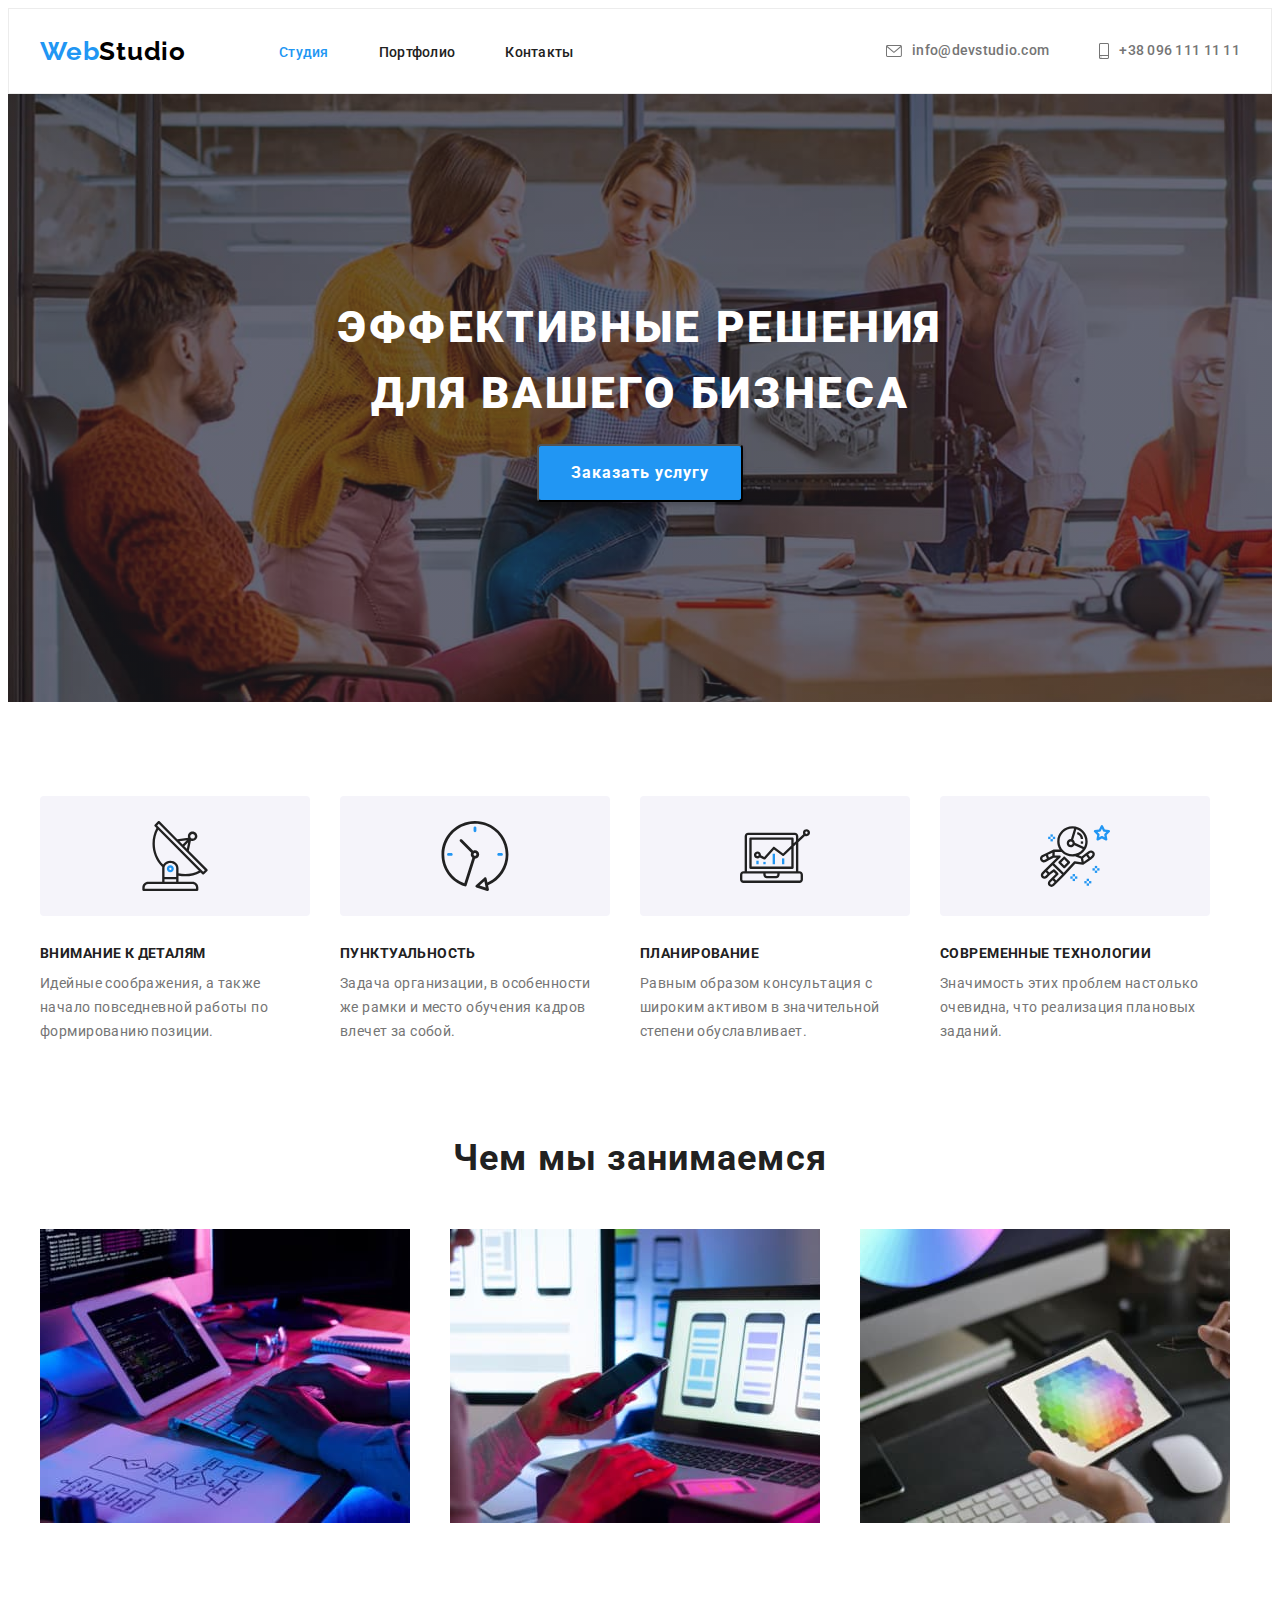
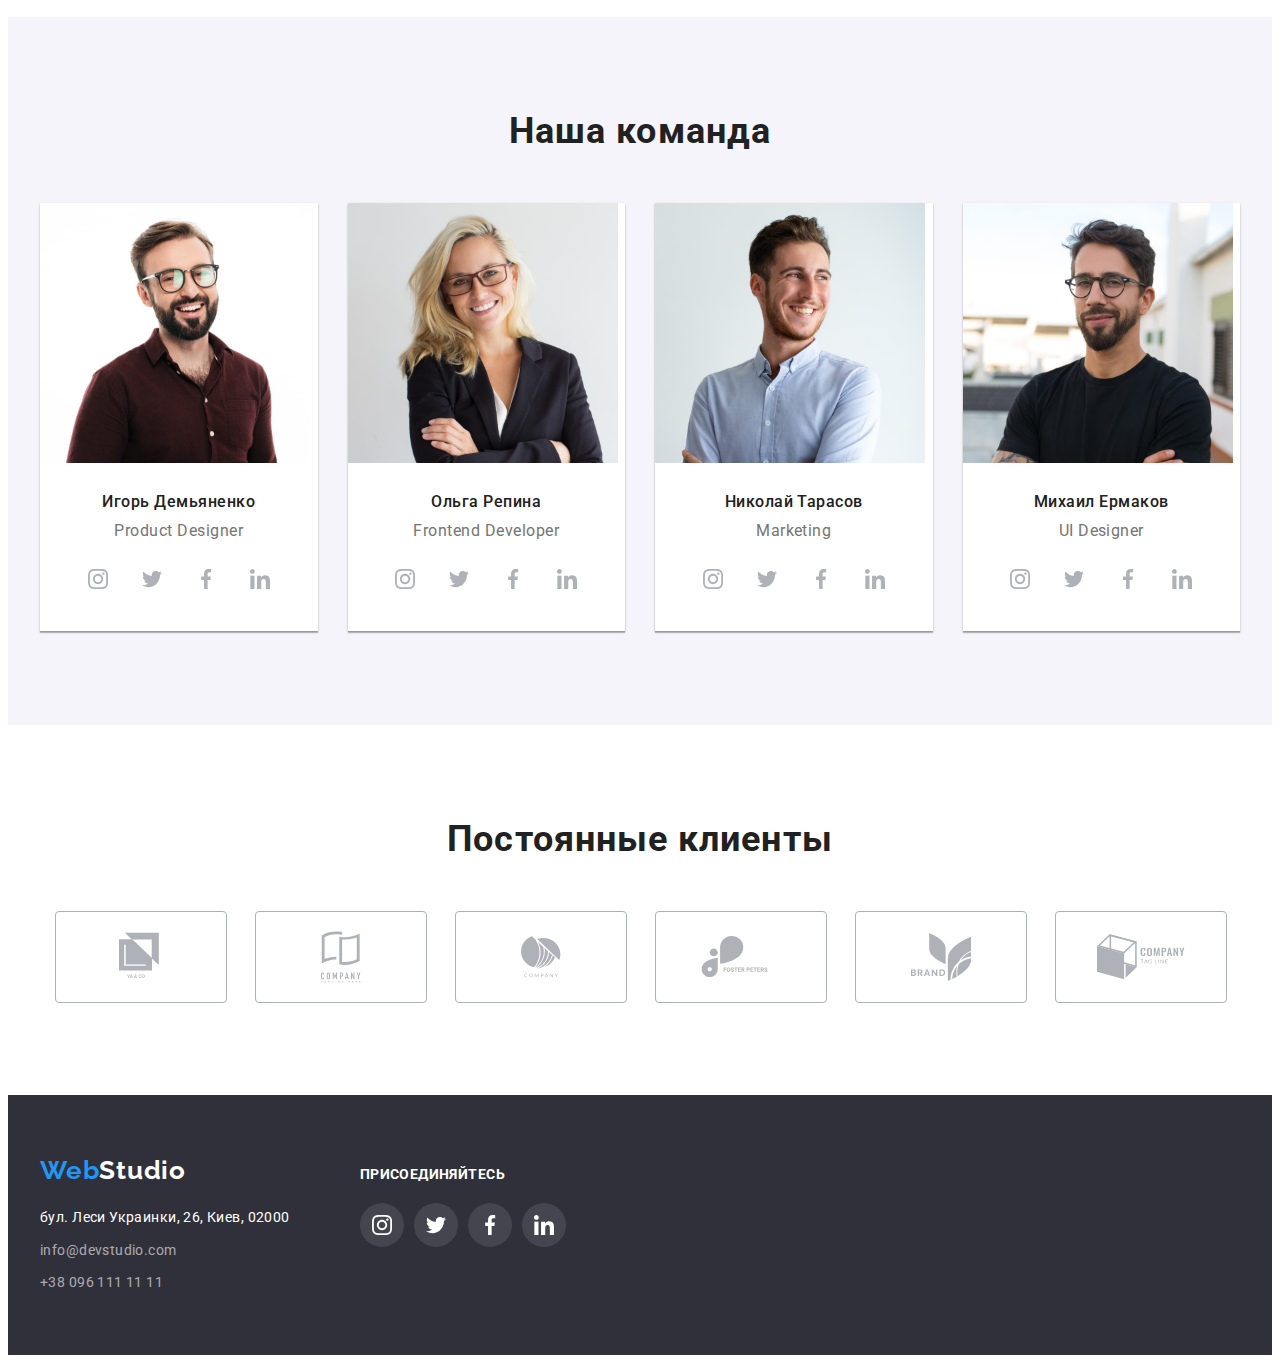
==== index.html @ 2f3a3f7e "after item" ====
<!DOCTYPE html>
<html lang="ru">
<head>
    <meta charset="UTF-8">
    <meta http-equiv="X-UA-Compatible" content="IE=edge">
    <meta name="viewport" content="width=device-width, initial-scale=1.0">
    <title>WebStudio</title>
    <link rel="preconnect" href="https://fonts.gstatic.com">
    <link href="https://fonts.googleapis.com/css2?family=Raleway:wght@700&family=Roboto:wght@400;500;700;900&display=swap"
        rel="stylesheet">
    <link rel="stylesheet" href="https://cdnjs.cloudflare.com/ajax/libs/modern-normalize/1.0.0/modern-normalize.min.css"
        integrity="sha512-ISS7cAi1PEhQ8jnbJpJZMd29NlhNj4AWYyLOSp2CE/CsHxTCu+r+t0D2yoJudVrd0/8fTVPUVDzY5Tvli75u/g=="
        crossorigin="anonymous" />
    <link rel="stylesheet" href="https://cdnjs.cloudflare.com/ajax/libs/animate.css/4.1.1/animate.min.css" />
    <link rel="stylesheet" href="./css/styles.css">
</head>
<body>
    <!--header-->
    <header class="main-header">
        <div class="container">
            <nav class="navigation">
                <a class="link logo" href="index.html" lang="en">
                    Web<span lang="en" class="logo-black">Studio</span>
                </a>
                <ul class="list navigation-list">
                    <li class="navigation-list-item">
                        <a class="link navigation-link" href="index.html">
                            <span class="active">Студия</span> 
                        </a>
                    </li>
                    <li class="navigation-list-item">
                        <a class="link navigation-link" href="portfolio.html">
                            Портфолио
                        </a>
                    </li>
                    <li class="navigation-list-item">
                        <a class="link navigation-link" href="">
                            Контакты
                        </a>
                    </li>
                </ul>
            </nav>
            <ul class="list address-head-list">
                <li class="address-list-head-item">
                <a class="link contact-link tel-mail-link" href="mailto:info@devstudio.com">
                    <svg class="contact-icon" width="16" height="12">
                        <use href="./images/sprite.svg#mail"></use>
                    </svg>info@devstudio.com</a>
                </li>
                <li class="address-list-head-item">
                <a class="link contact-link tel-mail-link" href="tel:+380961111111">
                    <svg class="contact-icon" width="10" height="16">
                        <use href="./images/sprite.svg#smartphone"></use>
                    </svg>+38 096 111 11 11</a>
                </li>
            </ul>
        </div>
    </header>
    <main class="main-ind">
        <!--Hero section-->
        <section class="hero-section">
            <div class="container">
                <h1 class="hero-head">
                    Эффективные решения для вашего бизнеса
                </h1>
                <button class="modal-btn" type="button">Заказать услугу</button>
            </div>
        </section>
        <!--about section-->
        <section class="about">
            <div class="container">
                <ul class="list benefits-list">
                    <li class="benefits-item"> 
                            <div class="about-icon">
                                <svg width="70px" height="70px">
                                    <use href="./images/sprite.svg#antenna"></use>
                                </svg>
                            </div>
                        <h3 class="title-benefit">Внимание к деталям</h3>
                        <p class="benefits-about">Идейные соображения, а также начало повседневной работы по формированию позиции.</p>
                    </li>
                    <li class="benefits-item">
                        <div class="about-icon">
                            <svg width="70px" height="70px">
                                <use href="./images/sprite.svg#clock"></use>
                            </svg>
                        </div>
                        <h3 class="title-benefit">Пунктуальность</h3>
                        <p class="benefits-about">Задача организации, в особенности же рамки и место обучения кадров влечет за собой.</p>
                    </li>
                    <li class="benefits-item">
                        <div class="about-icon">
                            <svg width="70px" height="70px">
                                <use href="./images/sprite.svg#diagram"></use>
                            </svg>
                        </div>
                        <h3 class="title-benefit">Планирование</h3>
                        <p class="benefits-about">Равным образом консультация с широким активом в значительной степени обуславливает.</p>
                    </li>
                    <li class="benefits-item">
                        <div class="about-icon">
                            <svg width="70px" height="70px">
                                <use href="./images/sprite.svg#astronaut"></use>
                            </svg>
                        </div>
                        <h3 class="title-benefit">Современные технологии</h3>
                        <p class="benefits-about">Значимость этих проблем настолько очевидна, что реализация плановых заданий.</p>
                    </li>
                </ul>
            </div>
        </section>
        <!--what we do section-->
        <section class="we-do-section">
            <div class="container">
                <h2 class="title">Чем мы занимаемся</h2>
                <ul class="list we-do-list">
                    <li class="we-do-list-item">
                        <img class="img-wht-we-do" src="./images/what-we-do/box-1.jpg" alt="програмист работает за компьютером" width="370" height="294">
                    </li>
                    <li class="we-do-list-item">
                        <img class="img-wht-we-do" src="./images/what-we-do/box-2.jpg" alt="веб дизайнер разрабатывает приложение для смартфона" width="370"
                            height="294">
                    </li>
                    <li class="we-do-list-item">
                        <img class="img-wht-we-do" src="./images/what-we-do/box-3.jpg" alt="креативный дизайнер с работающим планшетом для выбора цвета"
                            width="370" height="294">
                    </li>
                </ul>
            </div>
        </section>
        <!--our team section-->
        <section class="our-team-section">
            <div class="container">
                <h2 class="title">Наша команда</h2>
                <ul class="list our-team-list">
                    <li class="our-team-list-item">
                        <img class="our-team-img" src="./images/our-team/igor.jpg" alt="мужчина в очках и с бородой в бордовой рубашке" width="270"
                            height="260">
                            <div class="our-team-card-format">
                                <h3 class="our-team-name">Игорь Демьяненко</h3>
                                <p class="our-team-duty" lang="en">Product Designer</p>
                                                             <ul class="social-list list">
                                <li class="social-list-item">
                                    <a href="" class="social-list-link">
                                        <svg class="social-list-icon" width="20px" height="20px">
                                            <use href="./images/sprite.svg#instagram"></use>
                                        </svg>
                                    </a>
                                </li>
                                <li class="social-list-item">
                                    <a href="" class="social-list-link">
                                        <svg class="social-list-icon" width="20px" height="20px">
                                            <use href="./images/sprite.svg#twitter"></use>
                                        </svg>
                                    </a>
                                </li>
                                <li class="social-list-item">
                                    <a href="" class="social-list-link">
                                        <svg class="social-list-icon" width="20px" height="20px">
                                            <use href="./images/sprite.svg#facebook"></use>
                                        </svg>
                                    </a>
                                </li>
                                <li class="social-list-item">
                                    <a href="" class="social-list-link">
                                        <svg class="social-list-icon" width="20px" height="20px">
                                            <use href="./images/sprite.svg#linkedin"></use>
                                        </svg>
                                    </a>
                                </li>
                            </ul>
                            </div>
                            </li>
                    <li class="our-team-list-item">
                        <img class="our-team-img" src="./images/our-team/Olga.jpg" alt="Блондинка в очках и деловом костюме" width="270" height="260">
                            <div class="our-team-card-format">
                                <h3 class="our-team-name">Ольга Репина</h3>
                                <p class="our-team-duty" lang="en">Frontend Developer</p>
                                                             <ul class="social-list list">
                                <li class="social-list-item">
                                    <a href="" class="social-list-link">
                                        <svg class="social-list-icon" width="20px" height="20px">
                                            <use href="./images/sprite.svg#instagram"></use>
                                        </svg>
                                    </a>
                                </li>
                                <li class="social-list-item">
                                    <a href="" class="social-list-link">
                                        <svg class="social-list-icon" width="20px" height="20px">
                                            <use href="./images/sprite.svg#twitter"></use>
                                        </svg>
                                    </a>
                                </li>
                                <li class="social-list-item">
                                    <a href="" class="social-list-link">
                                        <svg class="social-list-icon" width="20px" height="20px">
                                            <use href="./images/sprite.svg#facebook"></use>
                                        </svg>
                                    </a>
                                </li>
                                <li class="social-list-item">
                                    <a href="" class="social-list-link">
                                        <svg class="social-list-icon" width="20px" height="20px">
                                            <use href="./images/sprite.svg#linkedin"></use>
                                        </svg>
                                    </a>
                                </li>
                            </ul>
                            </div>
                    </li>
                    <li class="our-team-list-item">
                        <img class="our-team-img" src="./images/our-team/Nikolay.jpg" alt="мужчина в голубой рубашке и со щентиноу"
                            width="270" height="260">
                            <div class="our-team-card-format">
                                <h3 class="our-team-name">Николай Тарасов</h3>
                                <p class="our-team-duty" lang="en">Marketing</p>
                                                             <ul class="social-list list">
                                <li class="social-list-item">
                                    <a href="" class="social-list-link">
                                        <svg class="social-list-icon" width="20px" height="20px">
                                            <use href="./images/sprite.svg#instagram"></use>
                                        </svg>
                                    </a>
                                </li>
                                <li class="social-list-item">
                                    <a href="" class="social-list-link">
                                        <svg class="social-list-icon" width="20px" height="20px">
                                            <use href="./images/sprite.svg#twitter"></use>
                                        </svg>
                                    </a>
                                </li>
                                <li class="social-list-item">
                                    <a href="" class="social-list-link">
                                        <svg class="social-list-icon" width="20px" height="20px">
                                            <use href="./images/sprite.svg#facebook"></use>
                                        </svg>
                                    </a>
                                </li>
                                <li class="social-list-item">
                                    <a href="" class="social-list-link">
                                        <svg class="social-list-icon" width="20px" height="20px">
                                            <use href="./images/sprite.svg#linkedin"></use>
                                        </svg>
                                    </a>
                                </li>
                            </ul>
                            </div>
                    </li>
                    <li class="our-team-list-item">
                        <img class="our-team-img" src="./images/our-team/Michael.jpg" alt="мужчина в черной футболке с бородой и очками"
                            width="270" height="260">
                            <div class="our-team-card-format">
                                <h3 class="our-team-name">Михаил Ермаков</h3>
                                <p class="our-team-duty" lang="en">UI Designer</p>
                                <ul class="social-list list">
                                    <li class="social-list-item">
                                        <a href="" class="social-list-link">
                                            <svg class="social-list-icon" width="20px" height="20px">
                                                <use href="./images/sprite.svg#instagram"></use>
                                            </svg>
                                        </a>
                                    </li>
                                    <li class="social-list-item">
                                        <a href="" class="social-list-link">
                                            <svg class="social-list-icon" width="20px" height="20px">
                                                <use href="./images/sprite.svg#twitter"></use>
                                            </svg>
                                        </a>
                                    </li>
                                    <li class="social-list-item">
                                        <a href="" class="social-list-link">
                                            <svg class="social-list-icon" width="20px" height="20px">
                                                <use href="./images/sprite.svg#facebook"></use>
                                            </svg>
                                        </a>
                                    </li>
                                    <li class="social-list-item">
                                        <a href="" class="social-list-link">
                                            <svg class="social-list-icon" width="20px" height="20px">
                                                <use href="./images/sprite.svg#linkedin"></use>
                                            </svg>
                                        </a>
                                    </li>
                                 </ul>
                            </div>
                     </li>
                </ul>
            </div>
        </section>
        <!--customers-->
        <section class="customer-section">
            <div class="container">
                <h2 class="customer-title">Постоянные клиенты</h2>
                <ul class="customer-list list">
                    <li class="customer-list-item">
                        <a href="" class="customer-list-link">
                            <svg class="customer-list-icon" width="44" height="50">
                                <use href="./images/sprite.svg#company-1"></use>
                            </svg>
                        </a>
                    </li>
                    <li class="customer-list-item">
                        <a href="" class="customer-list-link">
                            <svg class="customer-list-icon" width="40" height="52">
                                <use href="./images/sprite.svg#company-2"></use>
                            </svg>
                        </a>
                    </li>
                    <li class="customer-list-item">
                        <a href="" class="customer-list-link">
                            <svg class="customer-list-icon" width="40" height="42">
                                <use href="./images/sprite.svg#company-3"></use>
                            </svg>
                        </a>
                    </li>
                    <li class="customer-list-item">
                        <a href="" class="customer-list-link">
                            <svg class="customer-list-icon" width="82" height="42">
                                <use href="./images/sprite.svg#company-4"></use>
                            </svg>
                        </a>
                    </li>
                    <li class="customer-list-item">
                        <a href="" class="customer-list-link">
                            <svg class="customer-list-icon" width="60" height="48">
                                <use href="./images/sprite.svg#company-5"></use>
                            </svg>
                        </a>
                    </li>
                    <li class="customer-list-item">
                        <a href="" class="customer-list-link">
                            <svg class="customer-list-icon" width="88" height="46">
                                <use href="./images/sprite.svg#company-6"></use>
                            </svg>
                        </a>
                    </li>
                </ul>
            </div>
        </section>
    </main>
    <!-- footer-->
    <footer class="footer">
        <div class="container">
            <div class="footer-container">
                <a class="link logo-footer" href="index.html" lang="en">Web<span lang="en" class="logo-white">Studio</span></a>
                <address class="address address-footer">
                    <ul class="list address-footer-link">
                        <li class="address-footer-link-item">
                            <a class="link footer-address" href="https://goo.gl/maps/hfsAwoGieSm13fya9" target="_blank"
                                rel="noopener noreferrer">бул. Леси Украинки, 26, Киев, 02000</a>
                        </li>
                        <li class="address-footer-link-item">
                            <a class="link footer-tel-mail-link" href="mailto:info@example.com" lang="en">info@devstudio.com</a>
                        </li>
                        <li class="address-footer-link-item">
                            <a class="link footer-tel-mail-link" href="tel:+380991111111">+38 096 111 11 11</a>
                        </li>
                    </ul>
                </address>
            </div>
            <div class="section-footer-social-icon">
                <p class="footer-social-title">Присоединяйтесь</p>
                <ul class="footer-social-icon list">
                    <li class="footer-social-icon-list">
                        <a href="" class="footer-social-link">
                            <svg class="f-social-icon" width="20x" height="20px">
                                <use href="./images/sprite.svg#instagram"></use>
                            </svg>
                        </a>
                    </li>
                    <li class="footer-social-icon-list">
                        <a href="" class="footer-social-link">
                            <svg class="footer-social-list-icon" width="20x" height="20px">
                                <use href="./images/sprite.svg#twitter"></use>
                            </svg>
                        </a>
                    </li>
                    <li class="footer-social-icon-list">
                        <a href="" class="footer-social-link">
                            <svg class="f-social-icon" width="20x" height="20px">
                                <use href="./images/sprite.svg#facebook"></use>
                            </svg>
                        </a>
                    </li>
                    <li class="footer-social-icon-list">
                        <a href="" class="footer-social-link">
                            <svg class="f-social-icon" width="20x" height="20px">
                                <use href="./images/sprite.svg#linkedin"></use>
                            </svg>
                        </a>
                    </li>
                </ul>
            </div>
        </div>
    </footer>
</body>
</html>
---- css/styles.css ----
/*====================HTML=========================*/
:root {
  --main-font: "Roboto", sans-serif;
  --secondary-font: "Raleway", sans-serif;
  --accent-color: #2196f3;
  --secondary-color: #757575;
  --background-btn-color: #f5f4fa;
  --header-background-color: #ffffff;
  --footer-background-color: #2f303a;
  --black-color: #000000;
  --main-color: #212121;
  --footer-mail-tel: rgba(255, 255, 255, 0.6);
  --border-color: #ececec;
  --pj-border-color: #eeeeee;
  --social-color: #afb1b8;
  --overlay-color: rgba(33, 150, 243, 0.9);
}
body {
  font-family: var(--main-font);
}
.active {
  color: var(--accent-color);
}
.link {
  text-decoration: none;
}
.list {
  list-style: none;
}
h1,
h2,
h3,
h4,
h5,
h6,
p,
ul,
ol {
  margin: 0px;
  padding: 0px;
}
.container {
  width: 1200px;
  margin: 0 auto;
  padding-left: 15px;
  padding-right: 15px;
}
.logo-black {
  color: var(--black-color);
}
.logo-white {
  color: var(--header-background-color);
}
/*====================end HTML=========================*/
/*====================HEADER===========================*/
.main-header {
  background-color: var(--header-background-color);
  border: 1px solid var(--border-color);
}
.main-header .container {
  display: flex;
  align-items: center;
}
.navigation {
  display: flex;
  align-items: center;
}
.navigation-list {
  display: flex;
  align-items: center;
}
.navigation-list-item:not(:last-child) {
  margin-right: 50px;
  position: relative;
}
.navigation-link {
  position: relative;
  font-weight: 500;
  font-size: 14px;
  line-height: 1.14;
  letter-spacing: 0.02em;
  color: var(--main-color);
  padding-top: 32px;
  padding-bottom: 32px;
  transition-property: color;
  transition-duration: 250ms;
  transition-timing-function: cubic-bezier(0.4, 0, 0.2, 1);
}
.navigation-link:hover,
.navigation-link:focus {
  color: var(--accent-color);
}
.navigation-link::after {
  content: "";
  display: block;
  width: 100%;
  height: 4px;
  background-color: var(--accent-color);
  border-radius: 4px;
  position: absolute;
  left: 0;
  bottom: 0;
  opacity: 0;
  transition-property: color, opacity;
  transition-duration: 250ms;
  transition-timing-function: cubic-bezier(0.4, 0, 0.2, 1);
}

.navigation-link:hover::after,
.navigation-link:focus::after {
  opacity: 1;
  background-color: var(--accent-color);
}

.tel-mail-link {
  display: flex;
  position: relative;
  font-weight: 500;
  font-size: 14px;
  line-height: 1.14;
  letter-spacing: 0.02em;
  color: var(--secondary-color);
  padding-top: 34px;
  padding-bottom: 34px;
  align-items: center;
  transition-property: color;
  transition-duration: 250ms;
  transition-timing-function: cubic-bezier(0.4, 0, 0.2, 1);
}
.contact-link:hover,
.contact-link:focus {
  color: var(--accent-color);
}
.contact-link:hover svg,
.contact-link:focus svg {
  fill: var(--accent-color);
}
.contact-link::after {
  content: "";
  display: block;
  width: 100%;
  height: 4px;
  background: var(--accent-color);
  border-radius: 2px;
  position: absolute;
  left: 0;
  bottom: 0;
  opacity: 0;
  transition-property: color, opacity;
  transition-duration: 250ms;
  transition-timing-function: cubic-bezier(0.4, 0, 0.2, 1);
}

.contact-link:hover::after,
.contact-link:focus::after {
  display: block;
  background: var(--accent-color);
  opacity: 1;
}
.address-head-list {
  display: flex;
  align-items: center;
  margin-left: auto;
}
.address-list-head-item {
  margin: 0;
  padding: 0;
}
.address-list-head-item:not(:last-child) {
  margin-right: 50px;
}
.logo {
  font-family: var(--secondary-font);
  font-weight: 700;
  font-size: 26px;
  line-height: 1.19;
  letter-spacing: 0.03em;
  color: var(--accent-color);
  margin-right: 93px;
  animation-name: flip;
  animation-duration: 1000ms;
  animation-timing-function: linear;
  animation-iteration-count: 50;
}
.contact-icon {
  fill: var(--secondary-color);
  margin-right: 10px;
  transition-property: fill;
  transition-duration: 250ms;
  transition-timing-function: cubic-bezier(0.4, 0, 0.2, 1);
}

/*====================end HEADER===========================*/
/*====================HERO SECTION===========================*/
.hero-section {
  text-align: center;
  margin: 0 auto;
  background-color: var(--footer-background-color);
  background-image: linear-gradient(
      rgba(47, 48, 58, 0.4),
      rgba(47, 48, 58, 0.4)
    ),
    url(../images/backgroundImg.jpg);
  background-repeat: no-repeat;
  background-size: cover;
  padding-top: 0px;
  padding-bottom: 0px;
  max-width: 1600px;
}
.hero-section .container {
  padding-top: 200px;
  padding-bottom: 200px;
}
.hero-head {
  font-weight: 900;
  font-size: 44px;
  line-height: 1.5;
  letter-spacing: 0.06em;
  text-transform: uppercase;
  color: var(--header-background-color);
  width: 696px;
  height: 120px;
  margin: 0 auto;
  margin-bottom: 30px;
}
.modal-btn {
  font-family: var(--main-font);
  display: inline-block;
  min-width: 200px;
  padding: 12px 32px;
  background: var(--accent-color);
  box-shadow: 0px 4px 4px rgba(0, 0, 0, 0.15);
  border-radius: 4px;
  font-weight: 700;
  font-size: 16px;
  line-height: 1.87;
  letter-spacing: 0.06em;
  cursor: pointer;
  color: var(--header-background-color);
  background-color: var(--accent-color);
}
/*====================end HERO SECTION===========================*/
/*====================ABOUT SECTION===========================*/
.about {
  padding-bottom: 47px;
  padding-top: 94px;
}
.benefits-item {
  width: 270px;
  margin-left: 30px;
}
.benefits-list {
  margin-left: -30px;
}
.title-benefit {
  font-weight: 700;
  font-size: 14px;
  line-height: 1.14;
  letter-spacing: 0.03em;
  text-transform: uppercase;
  color: var(--main-color);
  margin-bottom: 10px;
}
.benefits-about {
  font-weight: normal;
  font-size: 14px;
  line-height: 1.71;
  letter-spacing: 0.03em;
  color: var(--secondary-color);
  width: 270px;
}
.about .container .list {
  display: flex;
  align-items: center;
}
.about-icon {
  display: flex;
  align-items: center;
  justify-content: center;
  width: 270px;
  height: 120px;
  background: #f5f4fa;
  border-radius: 4px;
  margin-bottom: 30px;
}
/*====================end ABOUT SECTION===========================*/
/*====================WHAT WE DO SECTION===========================*/
.img-wht-we-do {
  display: block;
}
.we-do-section {
  padding-top: 47px;
  padding-bottom: 94px;
}
.title {
  font-weight: 700;
  font-size: 36px;
  line-height: 1.16;
  text-align: center;
  letter-spacing: 0.03em;
  color: var(--main-color);
  margin-bottom: 50px;
}
.we-do-list {
  display: flex;
  align-items: center;
  margin-left: -30px;
  margin-top: -30px;
}
.we-do-list-item {
  flex-basis: calc(100% / 3 - 30px);
  margin-left: 30px;
  margin-top: 30px;
}
/*====================end WHAT WE DO SECTION===========================*/
/*====================OUR TEAM SECTION===========================*/
.our-team-img {
  display: block;
}
.our-team-section {
  background-color: var(--background-btn-color);
  padding-top: 94px;
  padding-bottom: 94px;
}
.our-team-name {
  font-weight: 500;
  font-size: 16px;
  line-height: 1.18;
  text-align: center;
  letter-spacing: 0.03em;
  color: var(--main-color);
  margin-bottom: 10px;
}
.our-team-list {
  display: flex;
  align-items: center;
  margin-top: -30px;
  margin-left: -30px;
}
.our-team-list-item {
  flex-basis: calc(100% / 4 - -30px);
  margin-top: 30px;
  margin-left: 30px;
  background-color: var(--header-background-color);
  box-shadow: 0px 1px 3px rgba(0, 0, 0, 0.12), 0px 1px 1px rgba(0, 0, 0, 0.14),
    0px 2px 1px rgba(0, 0, 0, 0.2);
}
.our-team-card-format {
  padding: 30px 32px;
}
.our-team-duty {
  font-weight: 400;
  font-size: 16px;
  line-height: 1.18;
  text-align: center;
  letter-spacing: 0.03em;
  color: var(--secondary-color);
  margin-bottom: 16px;
}
.social-list {
  display: flex;
  align-items: center;
  justify-content: center;
}

.social-list-item:not(:last-child) {
  margin-right: 10px;
}

.social-list-link {
  display: flex;
  align-items: center;
  justify-content: center;
  width: 44px;
  height: 44px;
  border-radius: 50%;
  fill: var(--social-color);
}

.social-list-link:hover,
.social-list-link:focus {
  fill: var(--header-background-color);
  background-color: var(--accent-color);
}

/*====================end OUR TEAM SECTION===========================*/
/*====================CUSTOMERS===========================*/
.customer-section {
  padding-top: 94px;
  padding-bottom: 94px;
}

.customer-list {
  display: flex;
  align-items: center;
  justify-content: center;
  margin: 0 auto;
}

.customer-list-item {
  width: 170px;
  height: 90px;
}

.customer-list-item:not(:last-child) {
  margin-right: 30px;
}

.customer-list-link {
  display: flex;
  align-items: center;
  justify-content: center;
  cursor: pointer;
  width: 100%;
  height: 100%;
  fill: var(--social-color);
  border: solid 1px var(--social-color);
  border-radius: 4px;
}

.customer-list-link:hover,
.customer-list-link:focus {
  fill: var(--accent-color);
  border-color: var(--accent-color);
  border-radius: 4px;
}

.customer-title {
  font-weight: 700;
  font-size: 36px;
  line-height: 1.16;
  text-align: center;
  letter-spacing: 0.03em;
  color: var(--main-color);
  margin-bottom: 50px;
}
/*====================end CUSTOMERS===========================*/
/*====================PORTFOLIO===========================*/
.pf-img {
  display: block;
}
.portfolio-btn {
  font-family: var(--main-font);
  font-weight: 500;
  font-size: 16px;
  line-height: 1.62;
  text-align: center;
  letter-spacing: 0.03em;
  color: var(--main-color);
  cursor: pointer;
  background-color: var(--background-btn-color);
  border: none;
  padding: 6px 22px;
  border-radius: 4px;
}
.portfolio-btn-container {
  display: flex;
  align-items: center;
  justify-content: center;
  margin-bottom: 50px;
}
.portfolio-btn-list:not(:last-child) {
  margin-right: 8px;
}
.pf-section {
  padding-top: 100px;
  padding-bottom: 94px;
  margin: 0 auto;
}
.visually-hidden {
  position: absolute !important;
  clip: rect(1px 1px 1px 1px); /* IE6, IE7 */
  clip: rect(1px, 1px, 1px, 1px);
  padding: 0 !important;
  border: 0 !important;
  height: 1px !important;
  width: 1px !important;
  overflow: hidden;
}
.pf-project-container {
  display: flex;
  flex-wrap: wrap;
  margin-left: -30px;
  margin-top: -30px;
}
.pf-pj-list {
  flex-basis: calc(100% / 3 - 30px);
  width: 370px;
  margin-left: 30px;
  margin-top: 30px;
}
.pf-pj-list:hover,
.pf-pj-list:focus {
  cursor: pointer;
  box-shadow: 0px 1px 1px rgba(0, 0, 0, 0.12), 0px 4px 4px rgba(0, 0, 0, 0.06),
    1px 4px 6px rgba(0, 0, 0, 0.16);
}
.pf-project-format {
  padding: 20px 24px;
  border: 1px solid var(--pj-border-color);
}
.portfolio-btn:hover,
.portfolio-btn:focus {
  color: var(--header-background-color);
  background-color: var(--accent-color);
  box-shadow: 0px 3px 1px rgba(0, 0, 0, 0.1), 0px 1px 2px rgba(0, 0, 0, 0.08),
    0px 2px 2px rgba(0, 0, 0, 0.12);
}

.pf-project-title {
  width: 322px;
  height: 36px;
  font-weight: 700;
  font-size: 18px;
  line-height: 2;
  letter-spacing: 0.06em;
  color: var(--main-color);
  margin-bottom: 4px;
}

.pf-projects {
  font-weight: 400;
  font-size: 16px;
  line-height: 1.87;
  letter-spacing: 0.03em;
  color: var(--secondary-color);
  width: 322px;
  height: 30px;
}
.pj-content-wrapper {
  position: relative;
  overflow: hidden;
}
.pf-pj-link:hover .overlay,
.pf-pj-link:focus .overlay {
  transform: translateY(0%);
}
.overlay {
  font-family: var(--main-font);
  font-weight: 400;
  line-height: 28px;
  font-size: 18px;
  letter-spacing: 0.03em;
  position: absolute;
  top: 0;
  left: 0;
  background-color: var(--overlay-color);
  color: var(--header-background-color);
  height: 100%;
  overflow: scroll;
  padding-left: 24px;
  padding-right: 24px;
  padding-top: 63px;
  padding-bottom: 63px;
  transform: translateY(100%);
  transition: transform 250ms cubic-bezier(0.4, 0, 0.2, 1);
}
/*====================end PORTFOLIO===========================*/
/*====================FOOTER===========================*/
.footer {
  display: flex;
  align-items: center;
  justify-content: center;
  background-color: var(--footer-background-color);
  padding-top: 60px;
  padding-bottom: 60px;
}
.footer-container {
  margin-right: 70px;
}
.address {
  font-style: normal;
  margin-top: 20px;
}
.address-footer-link {
  display: flex;
  flex-direction: column;
  justify-content: flex-start;
  align-items: flex-start;
}
.footer-address {
  font-weight: normal;
  font-size: 14px;
  line-height: 1.71;
  letter-spacing: 0.03em;
  color: var(--header-background-color);
}
.footer .container {
  display: flex;
  align-items: baseline;
}
.section-footer-social-icon {
  width: 206px;
  height: 80px;
  margin: 0;
  padding: 0;
  box-sizing: content-box;
}
.footer-social-icon {
  display: flex;
  align-items: center;
  justify-content: space-between;
}
.footer-social-title {
  font-family: var(--main-font);
  font-weight: 700;
  font-size: 14px;
  line-height: 1.14;
  letter-spacing: 0.03em;
  text-transform: uppercase;
  color: var(--header-background-color);
  margin-bottom: 20px;
}
.footer-social-link-icon:not(:last-child) {
  margin-right: 10px;
}
.address-footer-link-item:not(:last-child) {
  margin-bottom: 9px;
}
.footer-social-link:hover,
.footer-social-link:focus {
  fill: var(--header-background-color);
  background-color: var(--accent-color);
}
.footer-social-link {
  display: flex;
  align-items: center;
  justify-content: center;
  width: 44px;
  height: 44px;
  border-radius: 50%;
  fill: var(--header-background-color);
  background-color: rgba(255, 255, 255, 0.1);
}

.logo-footer {
  font-family: var(--secondary-font);
  font-style: normal;
  font-weight: 700;
  font-size: 26px;
  line-height: 1.19;
  letter-spacing: 0.03em;
  color: var(--accent-color);
}
.footer-tel-mail-link {
  font-weight: normal;
  font-size: 14px;
  line-height: 1.71;
  letter-spacing: 0.03em;
  color: var(--footer-mail-tel);
}
/*====================end FOOTER===========================*/
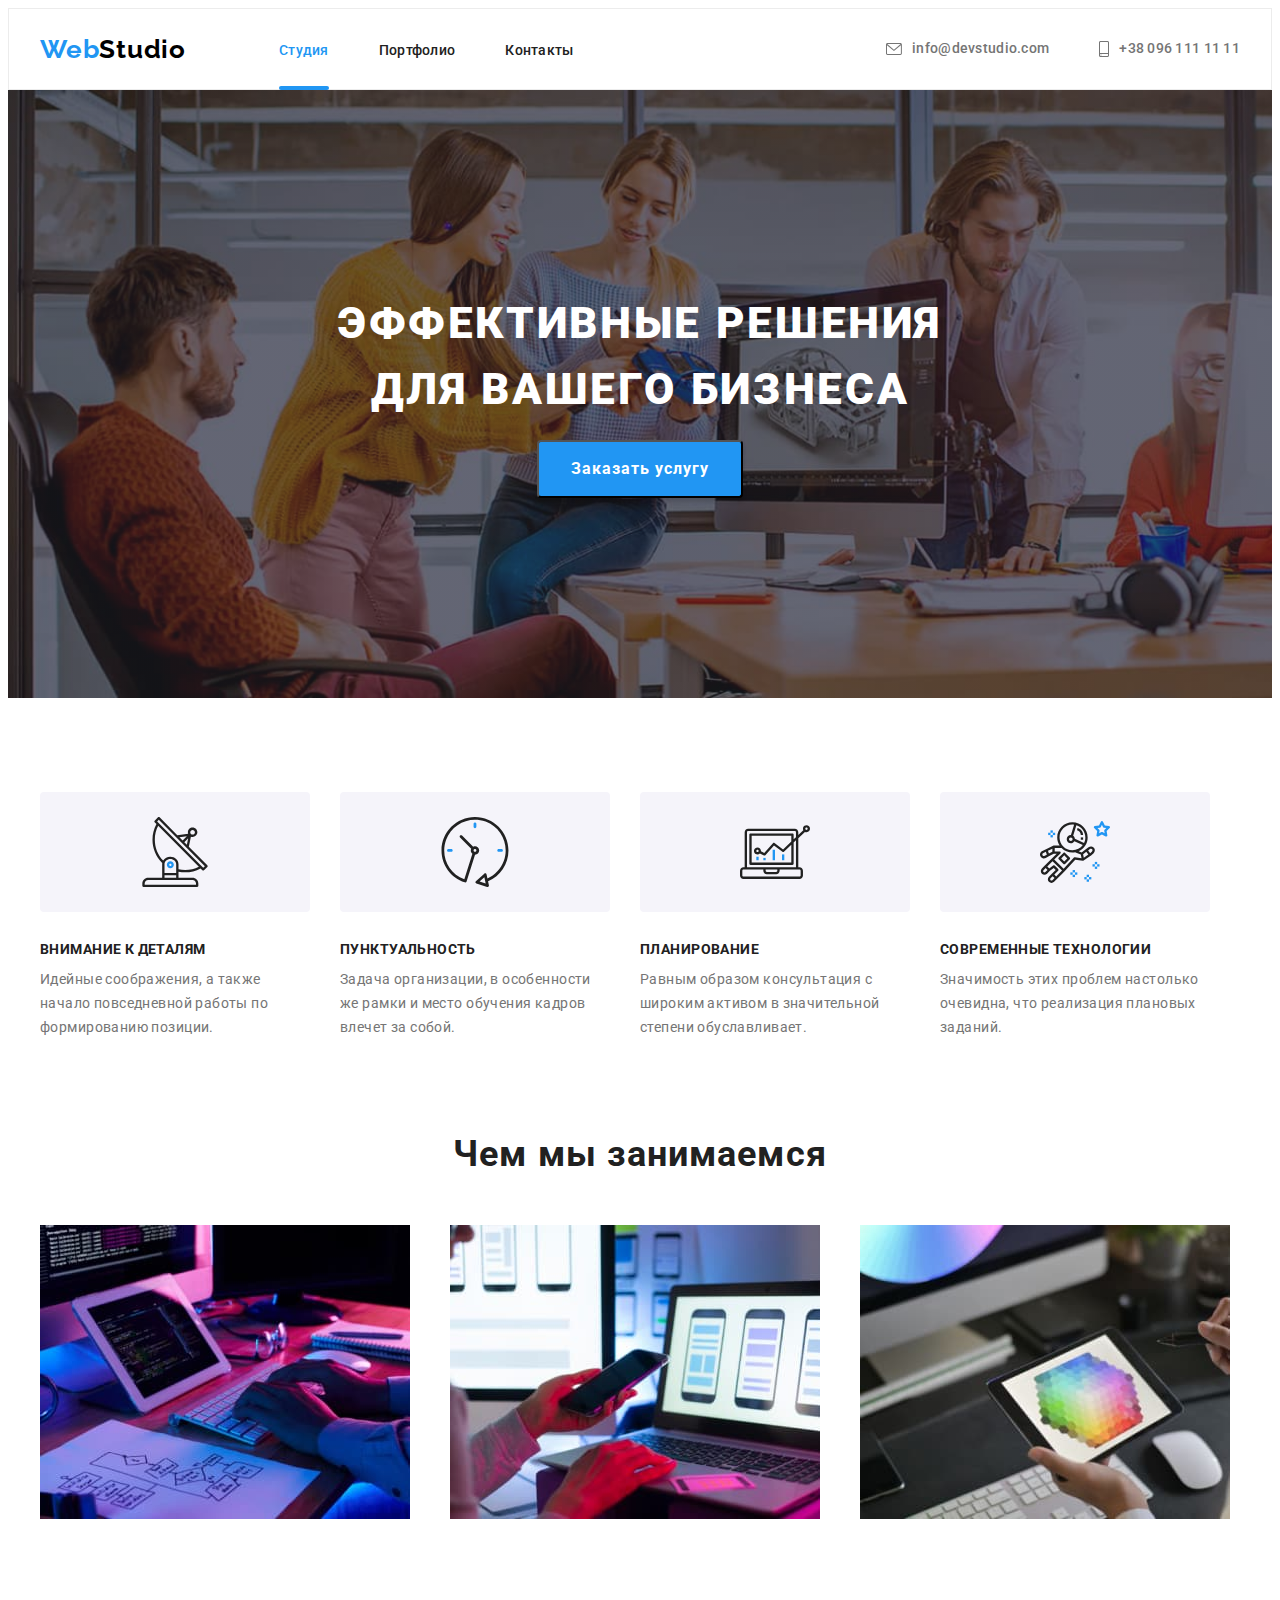
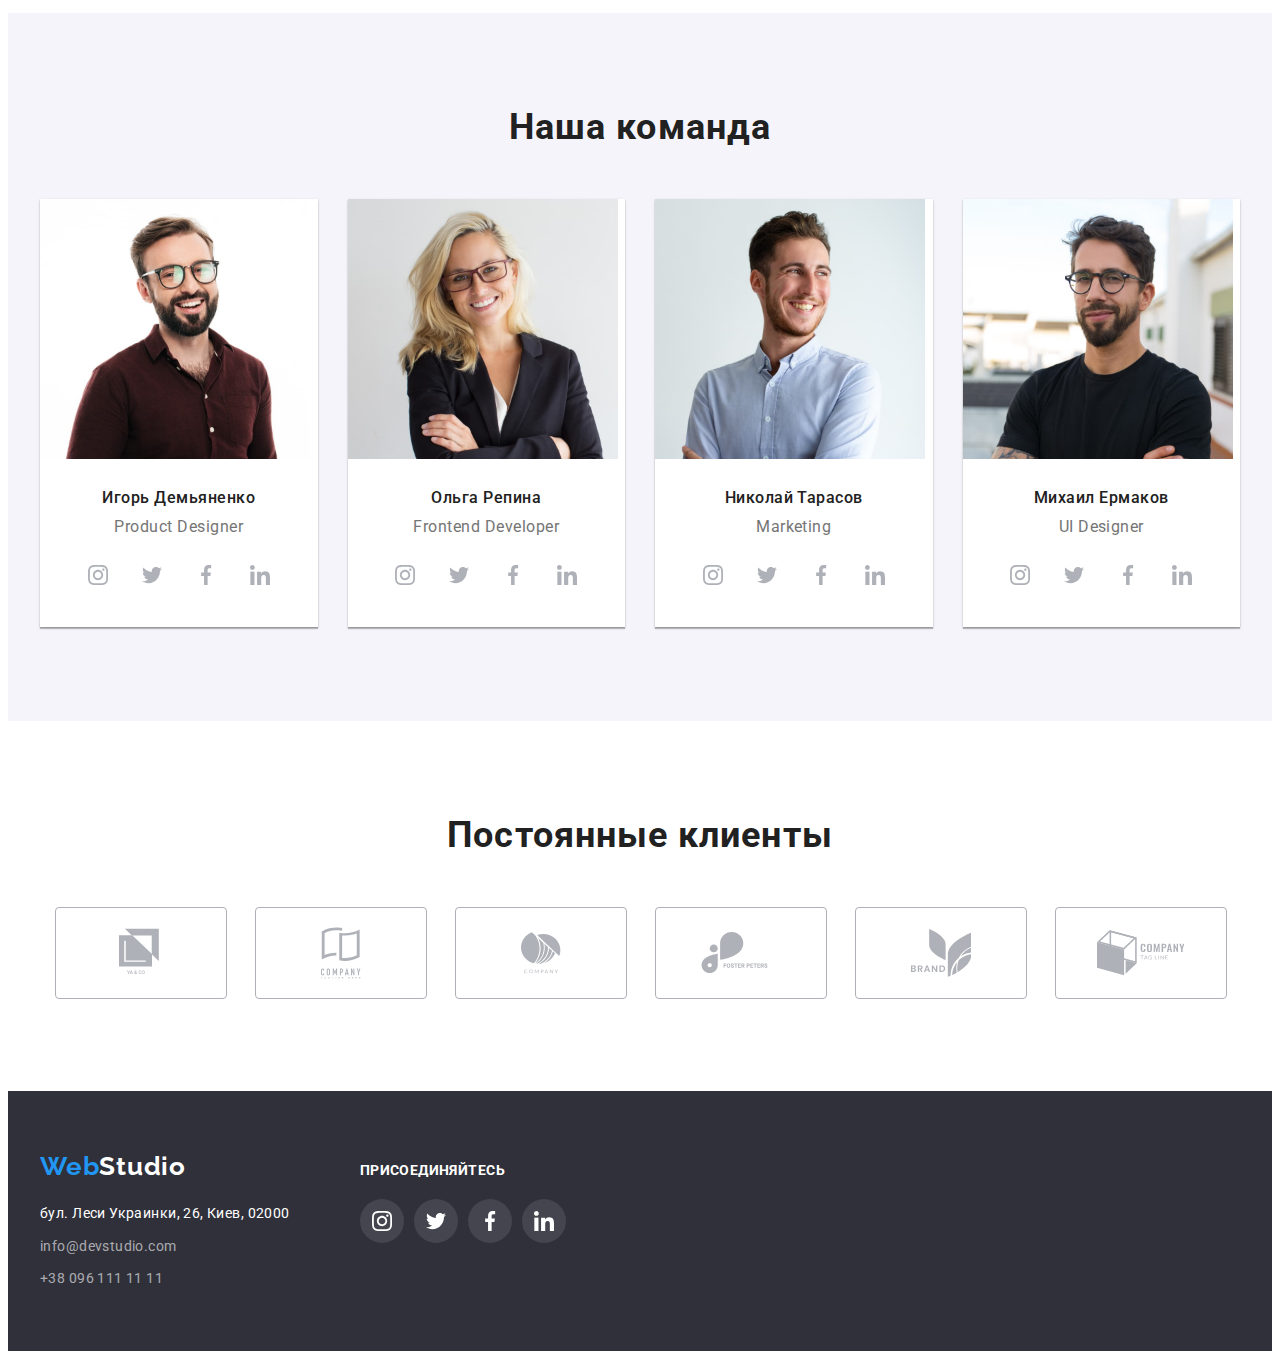
==== commit d11193ae: "modal window added" ====
--- a/index.html
+++ b/index.html
@@ -63,7 +63,7 @@
                 <h1 class="hero-head">
                     Эффективные решения для вашего бизнеса
                 </h1>
-                <button class="modal-btn" type="button">Заказать услугу</button>
+                <button class="modal-btn" type="button" data-modal-open>Заказать услугу</button>
             </div>
         </section>
         <!--about section-->
@@ -393,5 +393,16 @@
             </div>
         </div>
     </footer>
+        <div class="backdrop is-hidden" data-modal>
+            <div class="modal">
+                <button type="button" class="modal-close-btn" data-modal-close>
+                    <svg class="modal-close-icon" width="18px" height="18px">
+                        <use href="./images/sprite.svg#btn-close"></use>
+                    </svg>
+                </button>
+            </div>
+        </div>
+        
+        <script src="./js/modal.js"></script>
 </body>
 </html>--- a/css/styles.css
+++ b/css/styles.css
@@ -51,6 +51,22 @@
 .logo-white {
   color: var(--header-background-color);
 }
+.active {
+  color: var(--accent-color);
+}
+
+.active::after {
+  content: "";
+  display: block;
+  width: 100%;
+  height: 4px;
+  background: var(--accent-color);
+  border-radius: 2px;
+  position: absolute;
+  left: 0;
+  bottom: 0;
+  opacity: 1;
+}
 /*====================end HTML=========================*/
 /*====================HEADER===========================*/
 .main-header {
@@ -120,8 +136,8 @@
   line-height: 1.14;
   letter-spacing: 0.02em;
   color: var(--secondary-color);
-  padding-top: 34px;
-  padding-bottom: 34px;
+  padding-top: 32px;
+  padding-bottom: 32px;
   align-items: center;
   transition-property: color;
   transition-duration: 250ms;
@@ -146,6 +162,7 @@
   left: 0;
   bottom: 0;
   opacity: 0;
+  bottom: -1px;
   transition-property: color, opacity;
   transition-duration: 250ms;
   transition-timing-function: cubic-bezier(0.4, 0, 0.2, 1);
@@ -650,3 +667,43 @@
   color: var(--footer-mail-tel);
 }
 /*====================end FOOTER===========================*/
+.backdrop {
+  position: fixed;
+  top: 0;
+  left: 0;
+  width: 100vw;
+  height: 100vh;
+  background-color: rgba(0, 0, 0, 0.5);
+  transition: all 250ms linear;
+}
+
+.modal {
+  position: absolute;
+  top: 50%;
+  left: 50%;
+  transform: translate(-50%, -50%);
+  width: 528px;
+  height: 580px;
+  background-color: #ffffff;
+}
+
+.modal-close-btn {
+  display: flex;
+  justify-content: center;
+  align-items: center;
+  position: absolute;
+  top: 8px;
+  right: 8px;
+  width: 30px;
+  height: 30px;
+  background: transparent;
+  border: 1px solid rgba(0, 0, 0, 0.1);
+  border-radius: 50%;
+  cursor: pointer;
+}
+
+.is-hidden {
+  opacity: 0;
+  visibility: hidden;
+  pointer-events: none;
+}
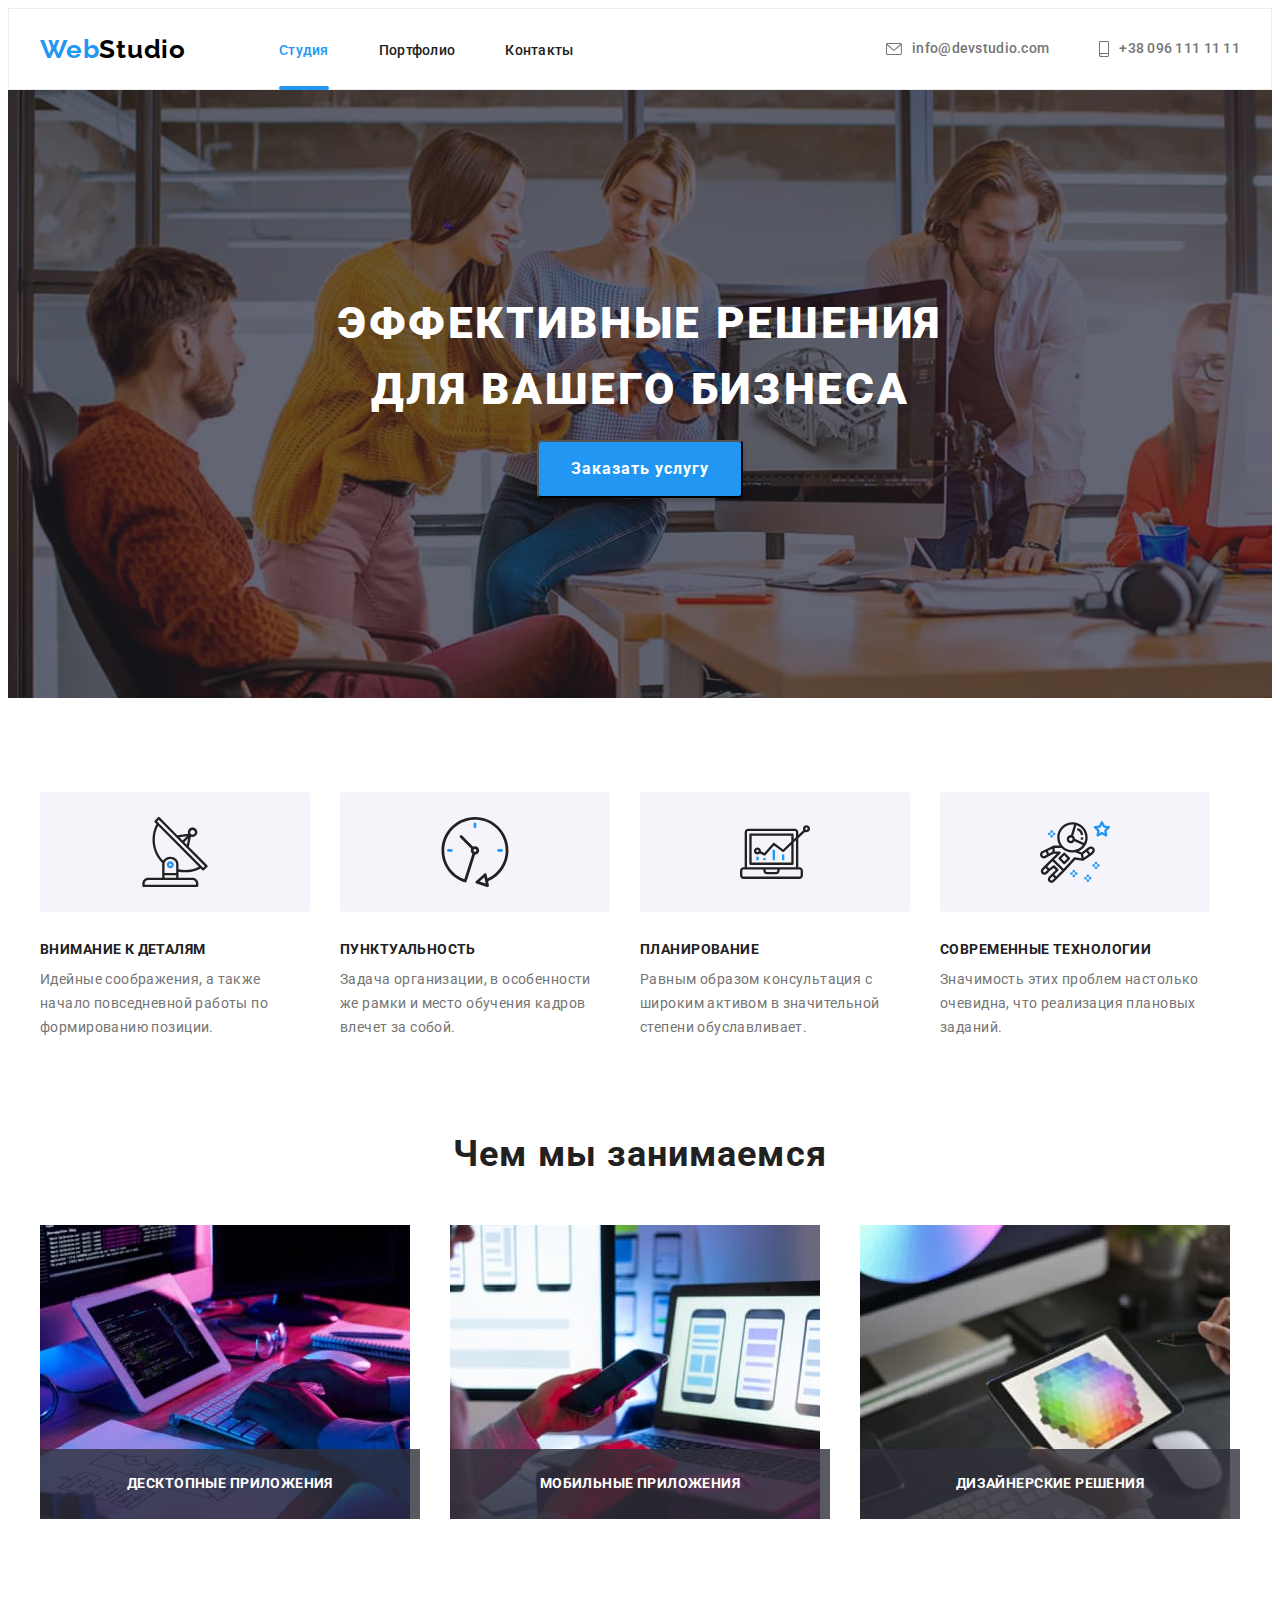
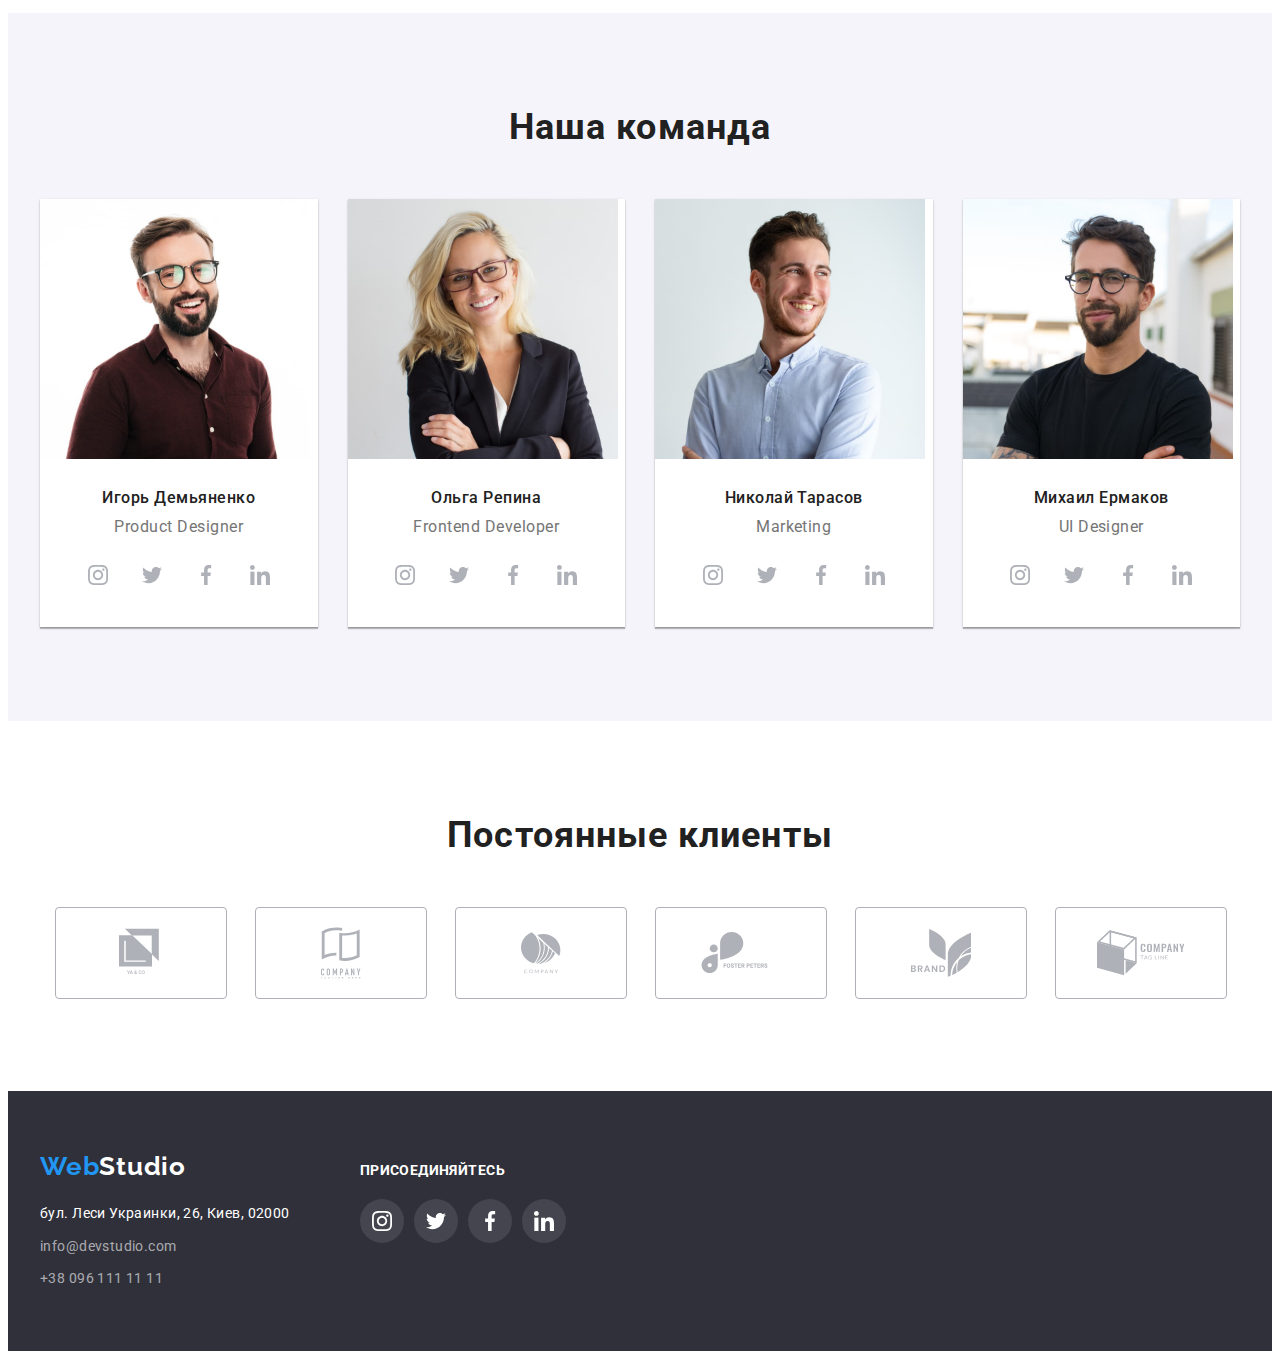
==== commit 2e9d842b: "minor fix" ====
--- a/index.html
+++ b/index.html
@@ -116,14 +116,17 @@
                 <ul class="list we-do-list">
                     <li class="we-do-list-item">
                         <img class="img-wht-we-do" src="./images/what-we-do/box-1.jpg" alt="програмист работает за компьютером" width="370" height="294">
+                        <p class="what-we-do-overlay">Десктопные приложения</p>
                     </li>
                     <li class="we-do-list-item">
                         <img class="img-wht-we-do" src="./images/what-we-do/box-2.jpg" alt="веб дизайнер разрабатывает приложение для смартфона" width="370"
                             height="294">
+                        <p class="what-we-do-overlay">Мобильные приложения</p>
                     </li>
                     <li class="we-do-list-item">
                         <img class="img-wht-we-do" src="./images/what-we-do/box-3.jpg" alt="креативный дизайнер с работающим планшетом для выбора цвета"
                             width="370" height="294">
+                        <p class="what-we-do-overlay">Дизайнерские решения</p>
                     </li>
                 </ul>
             </div>
@@ -139,7 +142,7 @@
                             <div class="our-team-card-format">
                                 <h3 class="our-team-name">Игорь Демьяненко</h3>
                                 <p class="our-team-duty" lang="en">Product Designer</p>
-                                                             <ul class="social-list list">
+                                <ul class="social-list list">
                                 <li class="social-list-item">
                                     <a href="" class="social-list-link">
                                         <svg class="social-list-icon" width="20px" height="20px">
--- a/css/styles.css
+++ b/css/styles.css
@@ -105,6 +105,8 @@
 .navigation-link:hover,
 .navigation-link:focus {
   color: var(--accent-color);
+  transition-duration: 250ms;
+  transition-timing-function: cubic-bezier(0.4, 0, 0.2, 1);
 }
 .navigation-link::after {
   content: "";
@@ -194,10 +196,10 @@
   letter-spacing: 0.03em;
   color: var(--accent-color);
   margin-right: 93px;
-  animation-name: flip;
+  animation-name: backInLeft;
   animation-duration: 1000ms;
   animation-timing-function: linear;
-  animation-iteration-count: 50;
+  animation-iteration-count: 1;
 }
 .contact-icon {
   fill: var(--secondary-color);
@@ -325,9 +327,27 @@
   margin-top: -30px;
 }
 .we-do-list-item {
+  position: relative;
   flex-basis: calc(100% / 3 - 30px);
   margin-left: 30px;
   margin-top: 30px;
+}
+.what-we-do-overlay {
+  font-family: var(--main-font);
+  font-weight: 700;
+  font-size: 14px;
+  line-height: 1.14;
+  text-align: center;
+  letter-spacing: 0.03em;
+  text-transform: uppercase;
+  color: var(--header-background-color);
+  background-color: rgba(47, 48, 58, 0.8);
+  padding-top: 27px;
+  padding-bottom: 27px;
+  position: absolute;
+  width: 100%;
+  bottom: 0;
+  left: 0;
 }
 /*====================end WHAT WE DO SECTION===========================*/
 /*====================OUR TEAM SECTION===========================*/
@@ -392,6 +412,9 @@
   height: 44px;
   border-radius: 50%;
   fill: var(--social-color);
+  transition-property: fill, background-color;
+  transition-duration: 250ms;
+  transition-timing-function: cubic-bezier(0.4, 0, 0.2, 1);
 }
 
 .social-list-link:hover,
@@ -433,6 +456,9 @@
   fill: var(--social-color);
   border: solid 1px var(--social-color);
   border-radius: 4px;
+  transition-property: fill, background-color;
+  transition-duration: 250ms;
+  transition-timing-function: cubic-bezier(0.4, 0, 0.2, 1);
 }
 
 .customer-list-link:hover,
@@ -440,6 +466,9 @@
   fill: var(--accent-color);
   border-color: var(--accent-color);
   border-radius: 4px;
+  transition-property: fill, border-color;
+  transition-duration: 250ms;
+  transition-timing-function: cubic-bezier(0.4, 0, 0.2, 1);
 }
 
 .customer-title {
@@ -469,6 +498,9 @@
   border: none;
   padding: 6px 22px;
   border-radius: 4px;
+  transition-property: color, background-color, box-shadow;
+  transition-duration: 250ms;
+  transition-timing-function: cubic-bezier(0.4, 0, 0.2, 1);
 }
 .portfolio-btn-container {
   display: flex;
@@ -505,12 +537,20 @@
   width: 370px;
   margin-left: 30px;
   margin-top: 30px;
+  box-shadow: 0px 0px 0px rgba(0, 0, 0, 0.12), 0px 0px 0px rgba(0, 0, 0, 0.06),
+    0px 0px 0px rgba(0, 0, 0, 0.16);
+  transition-property: box-shadow;
+  transition-duration: 250ms;
+  transition-timing-function: cubic-bezier(0.4, 0, 0.2, 1);
 }
 .pf-pj-list:hover,
 .pf-pj-list:focus {
   cursor: pointer;
   box-shadow: 0px 1px 1px rgba(0, 0, 0, 0.12), 0px 4px 4px rgba(0, 0, 0, 0.06),
     1px 4px 6px rgba(0, 0, 0, 0.16);
+  transition-property: box-shadow;
+  transition-duration: 250ms;
+  transition-timing-function: cubic-bezier(0.4, 0, 0.2, 1);
 }
 .pf-project-format {
   padding: 20px 24px;
@@ -551,6 +591,17 @@
 .pf-pj-link:hover .overlay,
 .pf-pj-link:focus .overlay {
   transform: translateY(0%);
+  transition-property: box-shadow;
+  transition-duration: 250ms;
+  transition-timing-function: cubic-bezier(0.4, 0, 0.2, 1);
+}
+.pf-pj-link:hover,
+.pf-pj-link:focus {
+  box-shadow: 0px 1px 1px rgba(0, 0, 0, 0.12), 0px 4px 4px rgba(0, 0, 0, 0.06),
+    1px 4px 6px rgba(0, 0, 0, 0.16);
+}
+.pf-pj-link {
+  text-decoration: none;
 }
 .overlay {
   font-family: var(--main-font);
@@ -564,7 +615,7 @@
   background-color: var(--overlay-color);
   color: var(--header-background-color);
   height: 100%;
-  overflow: scroll;
+  overflow: auto;
   padding-left: 24px;
   padding-right: 24px;
   padding-top: 63px;
@@ -648,6 +699,9 @@
   border-radius: 50%;
   fill: var(--header-background-color);
   background-color: rgba(255, 255, 255, 0.1);
+  transition-property: background-color;
+  transition-duration: 250ms;
+  transition-timing-function: cubic-bezier(0.4, 0, 0.2, 1);
 }
 
 .logo-footer {
